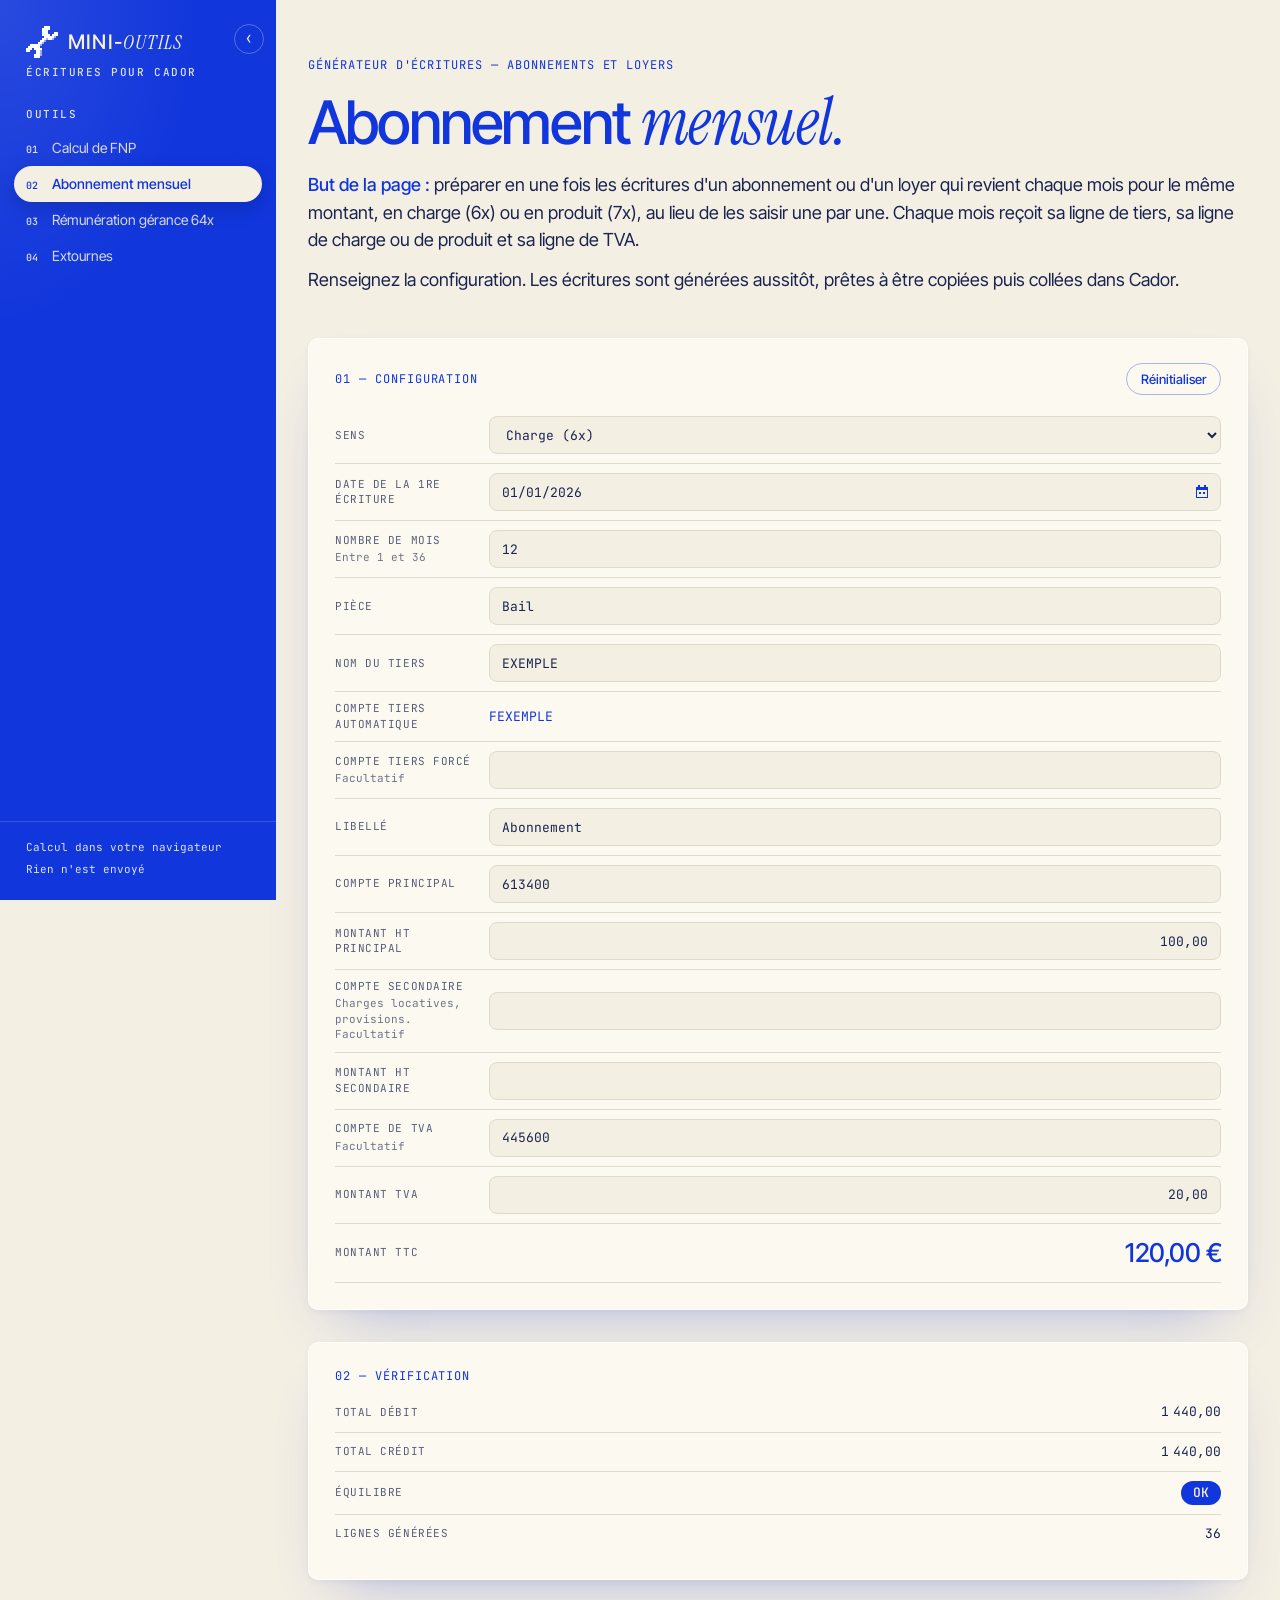
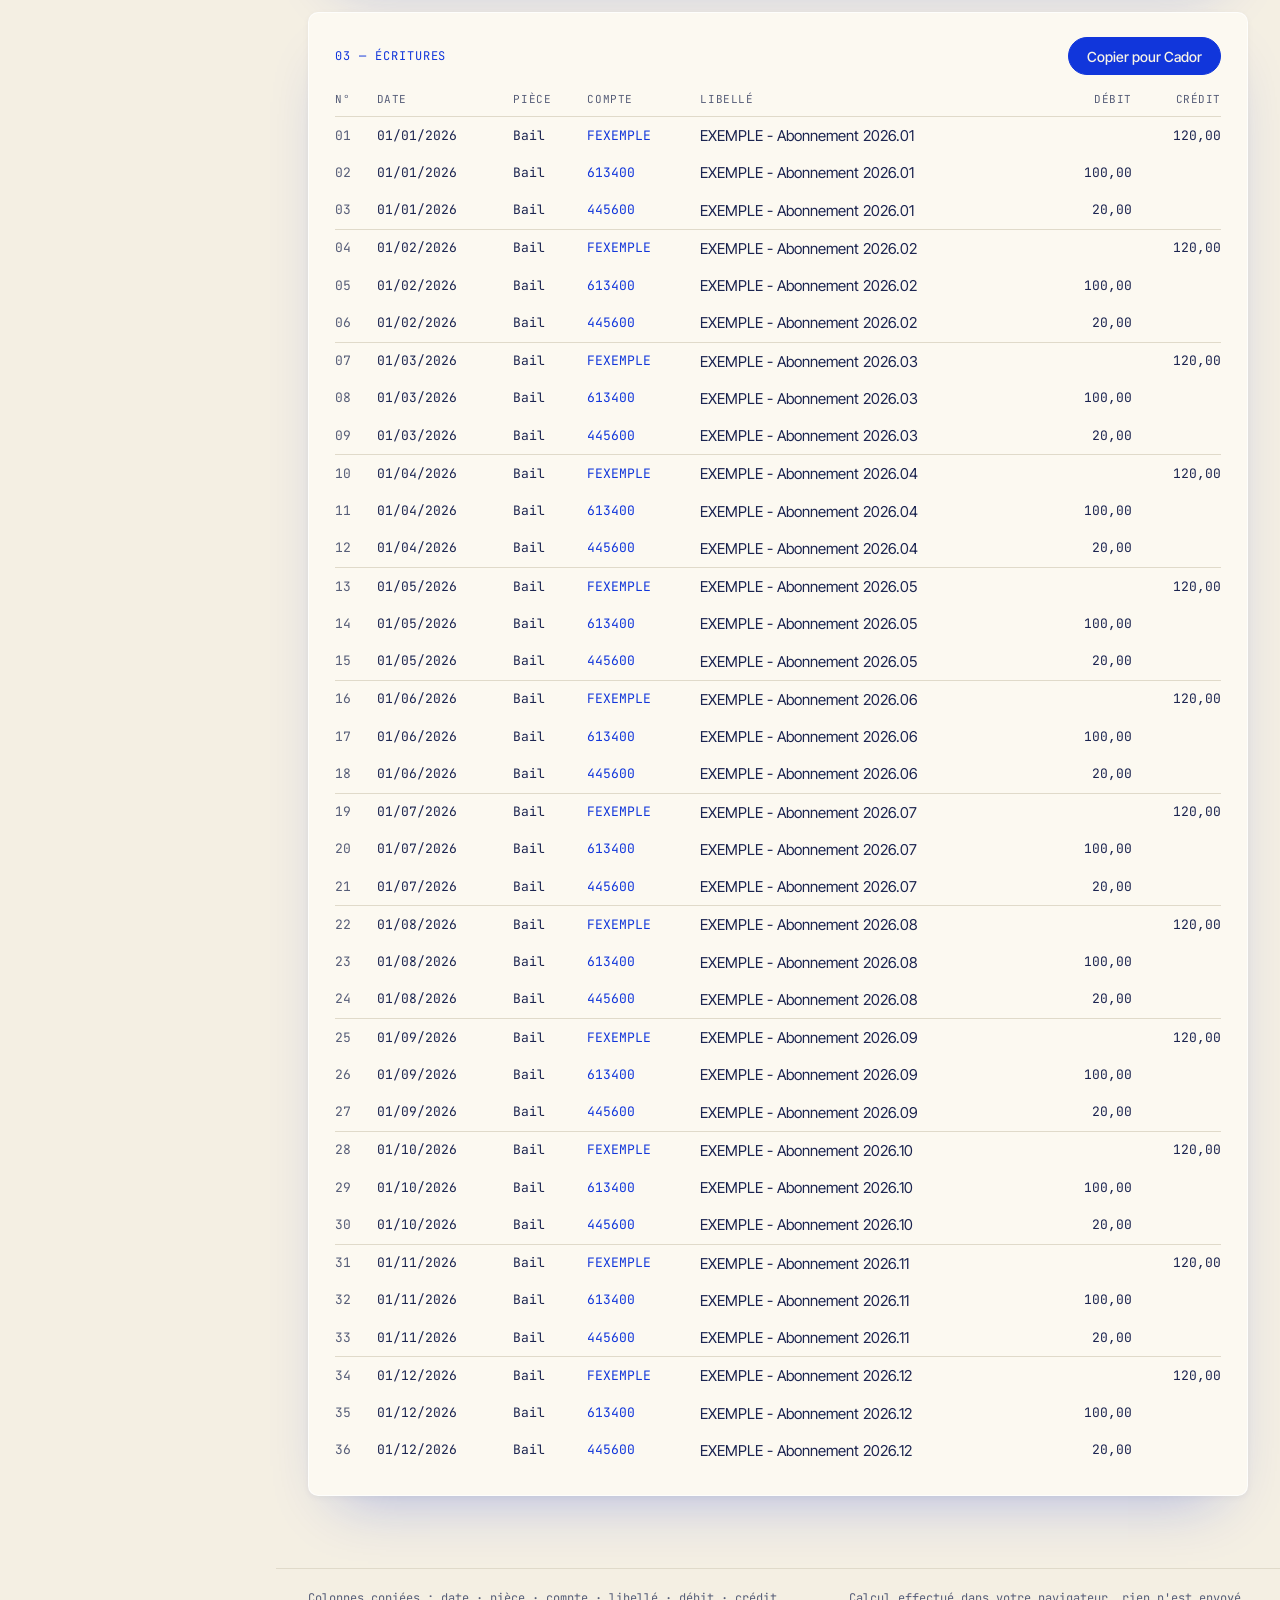
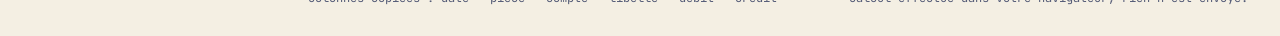
==== abo-mensuel.html @ ea710cd7 "Mini-outils : générateurs d'écritures pour Cador Pages web installables (PWA) : calcul de FNP, abonn" ====
<!DOCTYPE html>
<html lang="fr">
<head>
<meta charset="utf-8">
<meta name="viewport" content="width=device-width, initial-scale=1">
<meta name="theme-color" content="#1136DB">
<link rel="manifest" href="manifest.webmanifest">
<link rel="apple-touch-icon" href="icones/icone-180.png">
<title>Abonnement mensuel — Mini-outils</title>
<link rel="preconnect" href="https://fonts.googleapis.com">
<link rel="preconnect" href="https://fonts.gstatic.com" crossorigin>
<link rel="stylesheet" href="https://fonts.googleapis.com/css2?family=Instrument+Serif:ital@0;1&family=Inter+Tight:wght@400;500;600&family=JetBrains+Mono:wght@400;500&display=swap">
<link rel="stylesheet" href="commun.css">
</head>
<body>

<nav id="menu" aria-label="Outils"></nav>
<div id="fond"></div>
<div id="contenu">
<div id="barre-mobile">
  <button id="ouvrir" type="button" aria-label="Ouvrir le menu" aria-controls="menu" aria-expanded="false">&#9776;</button>
  <span>MINI-OUTILS</span>
</div>

<main>
  <div class="conteneur">
    <p class="eyebrow">Générateur d'écritures — abonnements et loyers</p>
    <h1>Abonnement <em>mensuel.</em></h1>
    <p class="lead"><strong>But de la page :</strong> préparer en une fois les écritures d'un abonnement ou d'un loyer qui revient chaque mois pour le même montant, en charge (6x) ou en produit (7x), au lieu de les saisir une par une. Chaque mois reçoit sa ligne de tiers, sa ligne de charge ou de produit et sa ligne de TVA.</p>
    <p class="lead">Renseignez la configuration. Les écritures sont générées aussitôt, prêtes à être copiées puis collées dans Cador.</p>

    <div class="grille">

      <div class="colonne">
        <section class="panel">
          <p class="eyebrow">01 — Configuration</p>
          <div class="champ">
            <label for="sens">Sens</label>
            <select id="sens">
              <option value="charge">Charge (6x)</option>
              <option value="produit">Produit (7x)</option>
            </select>
          </div>
          <div class="champ">
            <label for="date">Date de la 1re écriture</label>
            <input id="date" type="date" value="2026-01-01">
          </div>
          <div class="champ">
            <label for="mois">Nombre de mois<span class="aide">Entre 1 et 36</span></label>
            <input id="mois" type="number" min="1" max="36" step="1" value="12">
          </div>
          <div class="champ">
            <label for="piece">Pièce</label>
            <input id="piece" type="text" placeholder="Bail" value="Bail">
          </div>
          <div class="champ">
            <label for="tiers">Nom du tiers</label>
            <input id="tiers" type="text" value="EXEMPLE">
          </div>
          <div class="champ">
            <span class="etiquette">Compte tiers automatique</span>
            <span class="valeur code" id="tiersAuto"></span>
          </div>
          <div class="champ">
            <label for="tiersForce">Compte tiers forcé<span class="aide">Facultatif</span></label>
            <input id="tiersForce" type="text">
          </div>
          <div class="champ">
            <label for="libelle">Libellé</label>
            <input id="libelle" type="text" value="Abonnement">
          </div>
          <div class="champ">
            <label for="cptPrincipal">Compte principal</label>
            <input id="cptPrincipal" type="text" inputmode="numeric" value="613400">
          </div>
          <div class="champ">
            <label for="mntPrincipal">Montant HT principal</label>
            <input id="mntPrincipal" class="droite" type="text" inputmode="decimal" value="100,00">
          </div>
          <div class="champ">
            <label for="cptSecondaire">Compte secondaire<span class="aide">Charges locatives, provisions. Facultatif</span></label>
            <input id="cptSecondaire" type="text" inputmode="numeric">
          </div>
          <div class="champ">
            <label for="mntSecondaire">Montant HT secondaire</label>
            <input id="mntSecondaire" class="droite" type="text" inputmode="decimal">
          </div>
          <div class="champ">
            <label for="cptTva">Compte de TVA<span class="aide">Facultatif</span></label>
            <input id="cptTva" type="text" inputmode="numeric" value="445600">
          </div>
          <div class="champ">
            <label for="mntTva">Montant TVA</label>
            <input id="mntTva" class="droite" type="text" inputmode="decimal" value="20,00">
          </div>
          <div class="champ total">
            <span class="etiquette">Montant TTC</span>
            <span class="valeur" id="ttc"></span>
          </div>
          <ul class="alertes" id="alertes"></ul>
        </section>

        <section class="panel">
          <p class="eyebrow">02 — Vérification</p>
          <div class="champ"><span class="etiquette">Total débit</span><span class="valeur droite" id="totDebit"></span></div>
          <div class="champ"><span class="etiquette">Total crédit</span><span class="valeur droite" id="totCredit"></span></div>
          <div class="champ"><span class="etiquette">Équilibre</span><span class="valeur droite"><span id="equilibre"></span></span></div>
          <div class="champ"><span class="etiquette">Lignes générées</span><span class="valeur droite" id="nbLignes"></span></div>
        </section>
      </div>

      <section class="panel">
        <div class="barre">
          <p class="eyebrow">03 — Écritures</p>
          <div class="actions">
            <span class="etat" id="etat" role="status"></span>
            <button class="btn" id="copier" type="button">Copier pour Cador</button>
          </div>
        </div>
        <div class="cadre-table">
          <table>
            <thead>
              <tr>
                <th>N°</th><th>Date</th><th>Pièce</th><th>Compte</th><th>Libellé</th>
                <th class="droite">Débit</th><th class="droite">Crédit</th>
              </tr>
            </thead>
            <tbody id="lignes"></tbody>
          </table>
        </div>
        <div class="vide" id="vide" hidden></div>
      </section>

    </div>
  </div>
</main>

<footer class="site-footer">
  <div class="conteneur">
    <span>Colonnes copiées : date · pièce · compte · libellé · débit · crédit</span>
    <span>Calcul effectué dans votre navigateur, rien n'est envoyé.</span>
  </div>
</footer>
</div>

<script src="commun.js"></script>
<script>
(function () {
  "use strict";
  var M = window.MiniOutils, $ = M.$;
  var ids = ["sens", "date", "mois", "piece", "tiers", "tiersForce", "libelle",
             "cptPrincipal", "mntPrincipal", "cptSecondaire", "mntSecondaire", "cptTva", "mntTva"];

  function compteAuto(sens, nom) {
    var n = nom.toUpperCase().normalize("NFD").replace(/[̀-ͯ]/g, "").replace(/[^A-Z0-9]/g, "");
    return n ? (sens === "produit" ? "C" : "F") + n : "";
  }

  function calcule() {
    var v = {};
    ids.forEach(function (id) { v[id] = $(id).value.trim(); });
    var alertes = [], ecritures = [];
    v.piece = v.piece || "Bail"; // valeur du classeur si la case est laissée vide

    var auto = compteAuto(v.sens, v.tiers);
    $("tiersAuto").textContent = auto || "—";
    var cptTiers = v.tiersForce || auto;

    var mnt = {
      principal: M.centimes(v.mntPrincipal),
      secondaire: M.centimes(v.mntSecondaire),
      tva: M.centimes(v.mntTva)
    };
    [["mntPrincipal", mnt.principal], ["mntSecondaire", mnt.secondaire], ["mntTva", mnt.tva]].forEach(function (p) {
      $(p[0]).classList.toggle("erreur", isNaN(p[1]));
    });
    var montantsValides = !isNaN(mnt.principal) && !isNaN(mnt.secondaire) && !isNaN(mnt.tva);
    var ttc = montantsValides ? mnt.principal + mnt.secondaire + mnt.tva : NaN;
    $("ttc").textContent = montantsValides ? M.affiche(ttc) + " €" : "—";

    var d = M.lireDate(v.date);
    var nb = parseInt(v.mois, 10);
    var moisValide = /^\d+$/.test(v.mois) && nb >= 1 && nb <= 36;
    $("date").classList.toggle("erreur", !d);
    $("mois").classList.toggle("erreur", !moisValide);

    var blocage = "";
    if (!d || !moisValide) blocage = "Renseignez la date et le nombre de mois (entre 1 et 36).";
    else if (!montantsValides) blocage = "Un montant n'est pas un nombre valide.";

    if (!blocage) {
      // Ordre des lignes identique au classeur : tiers, principal, secondaire, TVA.
      var lignes = [
        { cpt: cptTiers, mnt: ttc, nom: "le compte tiers", tiers: true },
        { cpt: v.cptPrincipal, mnt: mnt.principal, nom: "le compte principal" },
        { cpt: v.cptSecondaire, mnt: mnt.secondaire, nom: "le compte secondaire", secondaire: true },
        { cpt: v.cptTva, mnt: mnt.tva, nom: "le compte de TVA" }
      ];
      lignes.forEach(function (l) {
        if (l.mnt !== 0 && !l.cpt) alertes.push("Un montant est saisi mais " + l.nom + " est vide : la ligne n'est pas générée.");
      });
      var libSecondaire = v.libelle.replace(/\bloyers?\b/gi, "Charges");
      for (var k = 0; k < nb; k++) {
        var dt = M.decale(d, k), premier = true;
        lignes.forEach(function (l) {
          if (l.mnt === 0 || !l.cpt) return;
          // Charge : tiers au crédit, autres au débit. Produit : l'inverse.
          var auDebit = (v.sens === "produit") ? !!l.tiers : !l.tiers;
          ecritures.push({
            date: M.dateFr(dt),
            piece: v.piece,
            compte: l.cpt,
            libelle: v.tiers + " - " + (l.secondaire ? libSecondaire : v.libelle) + " " + dt.a + "." + M.deux(dt.m),
            debit: auDebit ? l.mnt : null,
            credit: auDebit ? null : l.mnt,
            debut: premier
          });
          premier = false;
        });
      }
      if (!ecritures.length) blocage = "Aucune ligne à générer : renseignez au moins un compte et un montant.";
    }

    M.rendre(ecritures, blocage, alertes);
  }

  M.brancher(ids, calcule);
})();
</script>
</body>
</html>
---- commun.css ----
/* Mini-outils — styles communs. Thème repris de capedinvisibilite.fr */
:root {
  --blue: #1136DB;
  --ink: #1B2450;
  --muted: #565D78;
  --cream: #F4EFE3;
  --paper: #FCF9F1;
  --chip: #EBE6D9;
  --line: #E0DACA;
  --on-blue: #F8F3E6;
  --on-blue-muted: #DCE1FA;
  --sans: 'Inter Tight', system-ui, sans-serif;
  --serif: 'Instrument Serif', Georgia, serif;
  --mono: 'JetBrains Mono', ui-monospace, Menlo, Consolas, monospace;
}
* { box-sizing: border-box; }
[hidden] { display: none !important; }
body {
  margin: 0;
  background: var(--cream);
  color: var(--ink);
  font-family: var(--sans);
  font-size: 16px;
  line-height: 1.55;
  -webkit-font-smoothing: antialiased;
}
.conteneur { max-width: 1560px; margin: 0 auto; padding: 0 32px; }

/* ---------- Menu de gauche (rempli par commun.js) ---------- */
body { display: grid; grid-template-columns: 276px minmax(0, 1fr); min-height: 100vh; }
#menu {
  position: sticky; top: 0; height: 100vh; display: flex; flex-direction: column; min-height: 0;
  background: var(--blue); color: var(--on-blue);
  background-image: radial-gradient(120% 60% at 0% 0%, rgba(255, 255, 255, .10), transparent 60%);
}
#menu :focus-visible { outline: 2px solid var(--on-blue); outline-offset: 2px; }
.logo {
  display: flex; align-items: center; gap: 10px; padding: 26px 26px 6px;
  color: var(--on-blue); font-size: 20px; font-weight: 500; letter-spacing: 0.06em; text-decoration: none;
}
.logo svg { width: 32px; height: 32px; flex: none; }
.logo b { font-weight: inherit; }
.logo span { font-family: var(--serif); font-style: italic; font-weight: 400; }
.marque-sous {
  display: block; padding: 0 26px 20px; color: var(--on-blue-muted);
  font-family: var(--mono); font-size: 11px; font-weight: 500; letter-spacing: .14em; text-transform: uppercase;
}
#menu .defile { flex: 1; overflow-y: auto; padding: 0 14px 12px; scrollbar-width: thin; scrollbar-color: rgba(248, 243, 230, .25) transparent; }
#menu h2 {
  margin: 6px 12px 8px; color: var(--on-blue-muted);
  font-family: var(--mono); font-size: 11px; font-weight: 500; line-height: 1.4; letter-spacing: .14em; text-transform: uppercase;
}
.entree {
  display: flex; align-items: baseline; gap: 10px; width: 100%; padding: 7px 12px; border-radius: 999px;
  color: rgba(248, 243, 230, .86); font-size: 14px; text-decoration: none; transition: background .15s, color .15s;
}
.entree .num { font-family: var(--mono); font-size: 10px; font-weight: 500; color: var(--on-blue-muted); width: 16px; flex: none; }
.entree .lib { flex: 1; min-width: 0; overflow: hidden; text-overflow: ellipsis; white-space: nowrap; }
.entree:hover { background: rgba(248, 243, 230, .10); color: var(--on-blue); }
.entree[aria-current="page"] { background: var(--cream); color: var(--blue); font-weight: 500; box-shadow: 0 6px 18px rgba(8, 20, 90, .25); }
.entree[aria-current="page"] .num { color: var(--blue); }
#menu .pied {
  padding: 14px 26px 20px; border-top: 1px solid rgba(248, 243, 230, .16); color: var(--on-blue-muted);
  font-family: var(--mono); font-size: 11px; line-height: 2;
}
#menu .pied span { display: block; white-space: nowrap; }
#replier {
  position: absolute; top: 24px; right: 12px; width: 30px; height: 30px; padding: 0 0 2px;
  border-radius: 50%; border: 1px solid rgba(248, 243, 230, .3); background: transparent; color: var(--on-blue);
  font-family: var(--sans); font-size: 18px; line-height: 1; cursor: pointer; transition: background .15s;
}
#replier:hover { background: rgba(248, 243, 230, .14); }
.logo { padding-right: 50px; }

/* Menu replié : bande étroite avec le logo et les numéros (grand écran seulement) */
@media (min-width: 821px) {
  body { transition: grid-template-columns .2s ease; }
  body.menu-replie { grid-template-columns: 64px minmax(0, 1fr); }
  body.menu-replie .logo { padding: 24px 0 14px; justify-content: center; }
  body.menu-replie .logo b, body.menu-replie .marque-sous, body.menu-replie #menu h2,
  body.menu-replie .entree .lib, body.menu-replie #menu .pied { display: none; }
  body.menu-replie #replier { position: static; margin: 0 auto 18px; flex: none; }
  body.menu-replie #menu .defile { padding: 0 9px 12px; }
  body.menu-replie .entree { justify-content: center; padding: 9px 0; }
  body.menu-replie .entree .num { width: auto; font-size: 12px; }
}
#contenu { min-width: 0; }
#barre-mobile { display: none; }
#fond { display: none; }

main { padding: 56px 0 72px; }
.eyebrow {
  font-family: var(--mono); font-size: 12px; text-transform: uppercase;
  letter-spacing: 0.08em; color: var(--blue); margin: 0 0 14px;
}
h1 {
  font-size: clamp(38px, 5.2vw, 60px); line-height: 1.02; font-weight: 500;
  letter-spacing: -0.035em; color: var(--blue); margin: 0 0 16px;
}
h1 em { font-family: var(--serif); font-style: italic; font-weight: 400; letter-spacing: -0.01em; font-size: 1.08em; }
.lead { font-size: 18px; margin: 0 0 12px; }
.lead strong { font-weight: 500; color: var(--blue); }
.lead + .grille { margin-top: 44px; }

.grille { display: grid; grid-template-columns: 380px minmax(0, 1fr); gap: 32px; align-items: start; }
.colonne { display: grid; gap: 32px; }

.panel {
  background: var(--paper);
  border: 1px solid rgba(255, 255, 255, .8);
  border-radius: 10px;
  box-shadow: 0 30px 60px -30px rgba(17, 54, 219, .32), 0 2px 6px rgba(27, 36, 80, .05);
  padding: 24px 26px 26px;
}
.panel .eyebrow { margin-bottom: 8px; }

.champ {
  display: grid; grid-template-columns: 140px minmax(0, 1fr); gap: 14px; align-items: center;
  padding: 9px 0; border-bottom: 1px solid var(--line);
}
.champ:last-child { border-bottom: 0; }
.champ label, .champ .etiquette {
  font-family: var(--mono); font-size: 11px; text-transform: uppercase;
  letter-spacing: 0.05em; color: var(--muted); line-height: 1.4;
}
.champ .aide { display: block; text-transform: none; letter-spacing: 0; font-size: 11px; margin-top: 2px; opacity: .85; }
.champ input[type="text"], .champ input[type="number"], .champ input[type="date"], .champ select {
  width: 100%; height: 38px; padding: 0 12px;
  font-family: var(--mono); font-size: 13px; color: var(--ink);
  background: var(--cream); border: 1px solid var(--line); border-radius: 8px;
}
.saisie {
  display: block; width: 100%; min-height: 240px; padding: 12px; resize: vertical;
  font-family: var(--mono); font-size: 12px; line-height: 1.6; color: var(--ink); white-space: pre; overflow: auto; tab-size: 12;
  background: var(--cream); border: 1px solid var(--line); border-radius: 8px;
}
.saisie:focus { outline: 2px solid var(--blue); outline-offset: 1px; border-color: var(--blue); }
.aide-bloc { font-size: 14px; color: var(--muted); margin: 0 0 12px; }
.champ input:focus, .champ select:focus { outline: 2px solid var(--blue); outline-offset: 1px; border-color: var(--blue); }
/* ---------- Copie réussie : confettis et message ---------- */
.confetti { position: fixed; z-index: 60; pointer-events: none; }
.bravo {
  position: fixed; z-index: 55; left: 50%; bottom: 32px; max-width: calc(100vw - 32px);
  padding: 12px 22px; border-radius: 9999px; background: var(--blue); color: var(--on-blue);
  font-size: 16px; font-weight: 500; text-align: center;
  box-shadow: 0 18px 40px -12px rgba(17, 54, 219, .55);
  opacity: 0; transform: translate(-50%, 16px); pointer-events: none;
  transition: opacity .25s ease, transform .25s ease;
}
.bravo.visible { opacity: 1; transform: translate(-50%, 0); }

/* ---------- Calendrier maison (construit par commun.js) ---------- */
.date-champ { position: relative; display: block; }
.champ .date-champ input { padding-right: 42px; }
.cal-bouton {
  position: absolute; top: 4px; right: 4px; width: 30px; height: 30px; padding: 7px;
  border: 0; border-radius: 50%; background: transparent; color: var(--blue); cursor: pointer;
}
.cal-bouton:hover, .cal-bouton[aria-expanded="true"] { background: var(--blue); color: var(--on-blue); }
.cal-bouton svg { display: block; width: 16px; height: 16px; }
.cal {
  position: absolute; z-index: 30; top: calc(100% + 8px); right: 0; width: 292px; padding: 16px 16px 12px;
  background: var(--paper); border: 1px solid var(--line); border-radius: 10px;
  box-shadow: 0 30px 60px -20px rgba(17, 54, 219, .38), 0 4px 14px rgba(27, 36, 80, .10);
}
.cal button { font: inherit; border: 0; background: transparent; cursor: pointer; padding: 0; color: inherit; }
.cal button:focus-visible { outline: 2px solid var(--blue); outline-offset: 1px; }
.cal-tete { display: flex; align-items: center; justify-content: space-between; gap: 8px; margin-bottom: 10px; }
.cal-titre { font-family: var(--sans); font-size: 18px; font-weight: 500; letter-spacing: -0.02em; color: var(--blue); text-transform: capitalize; white-space: nowrap; }
.cal-titre em { font-family: var(--serif); font-style: italic; font-weight: 400; font-size: 1.12em; letter-spacing: 0; }
.cal-nav { display: flex; gap: 2px; }
.cal-nav button { width: 26px; height: 26px; border-radius: 50%; color: var(--blue); font-size: 16px; line-height: 1; padding-bottom: 2px; }
.cal-nav button:hover { background: var(--chip); }
.cal-grille { display: grid; grid-template-columns: repeat(7, 1fr); gap: 2px; }
.cal-jour-nom {
  font-family: var(--mono); font-size: 10px; text-transform: uppercase; letter-spacing: .08em;
  color: var(--muted); text-align: center; padding: 6px 0;
}
.cal .cal-jour {
  height: 34px; border-radius: 9999px; font-family: var(--mono); font-size: 13px; color: var(--ink);
  border: 1px solid transparent; transition: background .12s;
}
.cal .cal-jour:hover { background: var(--chip); }
.cal .cal-jour.hors { color: var(--muted); opacity: .5; }
.cal .cal-jour.auj { border-color: rgba(17, 54, 219, .45); color: var(--blue); }
.cal .cal-jour.choisi { background: var(--blue); color: var(--on-blue); font-weight: 500; opacity: 1; border-color: var(--blue); }
.cal-pied { display: flex; justify-content: space-between; margin-top: 10px; padding-top: 10px; border-top: 1px solid var(--line); }
.cal-pied button { font-family: var(--sans); font-size: 13px; font-weight: 500; color: var(--blue); padding: 4px 2px; }
.cal-pied button:hover { text-decoration: underline; text-underline-offset: 3px; }

.champ input::placeholder { color: var(--muted); opacity: .6; }
.champ input.erreur { border-color: var(--blue); background: var(--chip); }
.champ input[type="checkbox"] { width: 20px; height: 20px; margin: 9px 0; accent-color: var(--blue); justify-self: start; }
.champ .valeur { font-family: var(--mono); font-size: 13px; color: var(--ink); }
.champ .valeur.code { color: var(--blue); }
.champ.total .valeur { font-family: var(--sans); font-size: 26px; font-weight: 500; letter-spacing: -0.02em; color: var(--blue); text-align: right; }
.droite { text-align: right; }
.ok { display: inline-block; background: var(--blue); color: var(--on-blue); padding: 2px 12px; border-radius: 9999px; font-weight: 500; }
.ecart { display: inline-block; background: var(--chip); color: var(--ink); padding: 2px 12px; border-radius: 9999px; }

.alertes { margin: 16px 0 0; padding: 0; list-style: none; }
.alertes:empty { display: none; }
.alertes li { background: var(--chip); border-radius: 8px; padding: 10px 14px; font-size: 14px; }
.alertes li + li { margin-top: 6px; }

.barre { display: flex; justify-content: space-between; align-items: center; gap: 16px; flex-wrap: wrap; margin-bottom: 12px; }
.barre .eyebrow { margin: 0; }
.barre .actions { display: flex; align-items: center; gap: 14px; flex-wrap: wrap; }
.btn {
  font-family: var(--sans); font-size: 14px; font-weight: 500;
  height: 38px; padding: 0 18px; border-radius: 9999px; cursor: pointer;
  background: var(--blue); color: var(--on-blue); border: 1px solid var(--blue);
  transition: background .15s, color .15s;
}
.btn:hover:not(:disabled) { background: var(--ink); border-color: var(--ink); }
.btn.ghost { height: 32px; padding: 0 14px; font-size: 13px; background: transparent; color: var(--blue); border-color: rgba(17, 54, 219, .35); }
.btn.ghost:hover:not(:disabled) { background: var(--blue); border-color: var(--blue); color: var(--on-blue); }
.btn:focus-visible { outline: 2px solid var(--blue); outline-offset: 2px; }
.btn:disabled { background: transparent; color: var(--muted); border-color: var(--line); cursor: not-allowed; }
.etat { font-family: var(--mono); font-size: 12px; color: var(--muted); }

.cadre-table { overflow-x: auto; }
table { width: 100%; border-collapse: collapse; }
thead th {
  font-family: var(--mono); font-size: 11px; font-weight: 400; text-transform: uppercase;
  letter-spacing: 0.05em; color: var(--muted); text-align: left;
  padding: 4px 12px 8px 0; border-bottom: 1px solid var(--line);
}
tbody td {
  padding: 7px 12px 7px 0; font-family: var(--mono); font-size: 13px; color: var(--ink); white-space: nowrap;
}
tbody td.num { color: var(--muted); }
tbody td.compte { color: var(--blue); }
tbody td.lib { font-family: var(--sans); font-size: 15px; }
tbody tr.debut td { border-top: 1px solid var(--line); }
tbody tr:first-child.debut td { border-top: 0; }
th.droite, td.droite { text-align: right; padding-right: 0; padding-left: 12px; }
.vide { background: var(--cream); border-radius: 8px; padding: 18px 20px; margin-top: 12px; }

.resultat { font-size: clamp(44px, 6vw, 68px); line-height: 1; font-weight: 500; letter-spacing: -0.035em; color: var(--blue); margin: 6px 0 22px; }
.note { background: var(--cream); border-radius: 8px; padding: 18px 20px; margin: 0; font-size: 16px; }

.site-footer { border-top: 1px solid var(--line); }
.site-footer .conteneur {
  display: flex; justify-content: space-between; gap: 16px; flex-wrap: wrap;
  padding-top: 20px; padding-bottom: 28px;
  font-family: var(--mono); font-size: 12px; color: var(--muted);
}

@media (max-width: 1500px) {
  .grille { grid-template-columns: minmax(0, 1fr); }
}
@media (max-width: 820px) {
  body { grid-template-columns: minmax(0, 1fr); }
  #menu { position: fixed; z-index: 40; inset: 0 auto 0 0; width: min(300px, 86vw); transform: translateX(-102%); transition: transform .25s ease; }
  #replier { display: none; }
  body.menu-ouvert #menu { transform: none; box-shadow: 0 0 60px rgba(8, 20, 90, .5); }
  body.menu-ouvert #fond { display: block; position: fixed; z-index: 35; inset: 0; background: rgba(27, 36, 80, .35); }
  #barre-mobile {
    display: flex; align-items: center; gap: 12px; padding: 12px 16px; border-bottom: 1px solid var(--line);
    position: sticky; top: 0; z-index: 5; background: var(--cream);
    color: var(--blue); font-weight: 500; letter-spacing: 0.06em;
  }
  #ouvrir {
    width: 42px; height: 42px; flex: none; border-radius: 50%; border: 0; cursor: pointer;
    background: var(--blue); color: var(--on-blue); font-size: 18px; line-height: 1;
  }
  .conteneur { padding: 0 16px; }
  main { padding: 36px 0 48px; }
  .panel { padding: 20px 18px; }
}
@media (prefers-reduced-motion: reduce) { * { transition: none !important; } }
@media print {
  body { display: block; }
  #menu, #barre-mobile, .btn { display: none !important; }
}
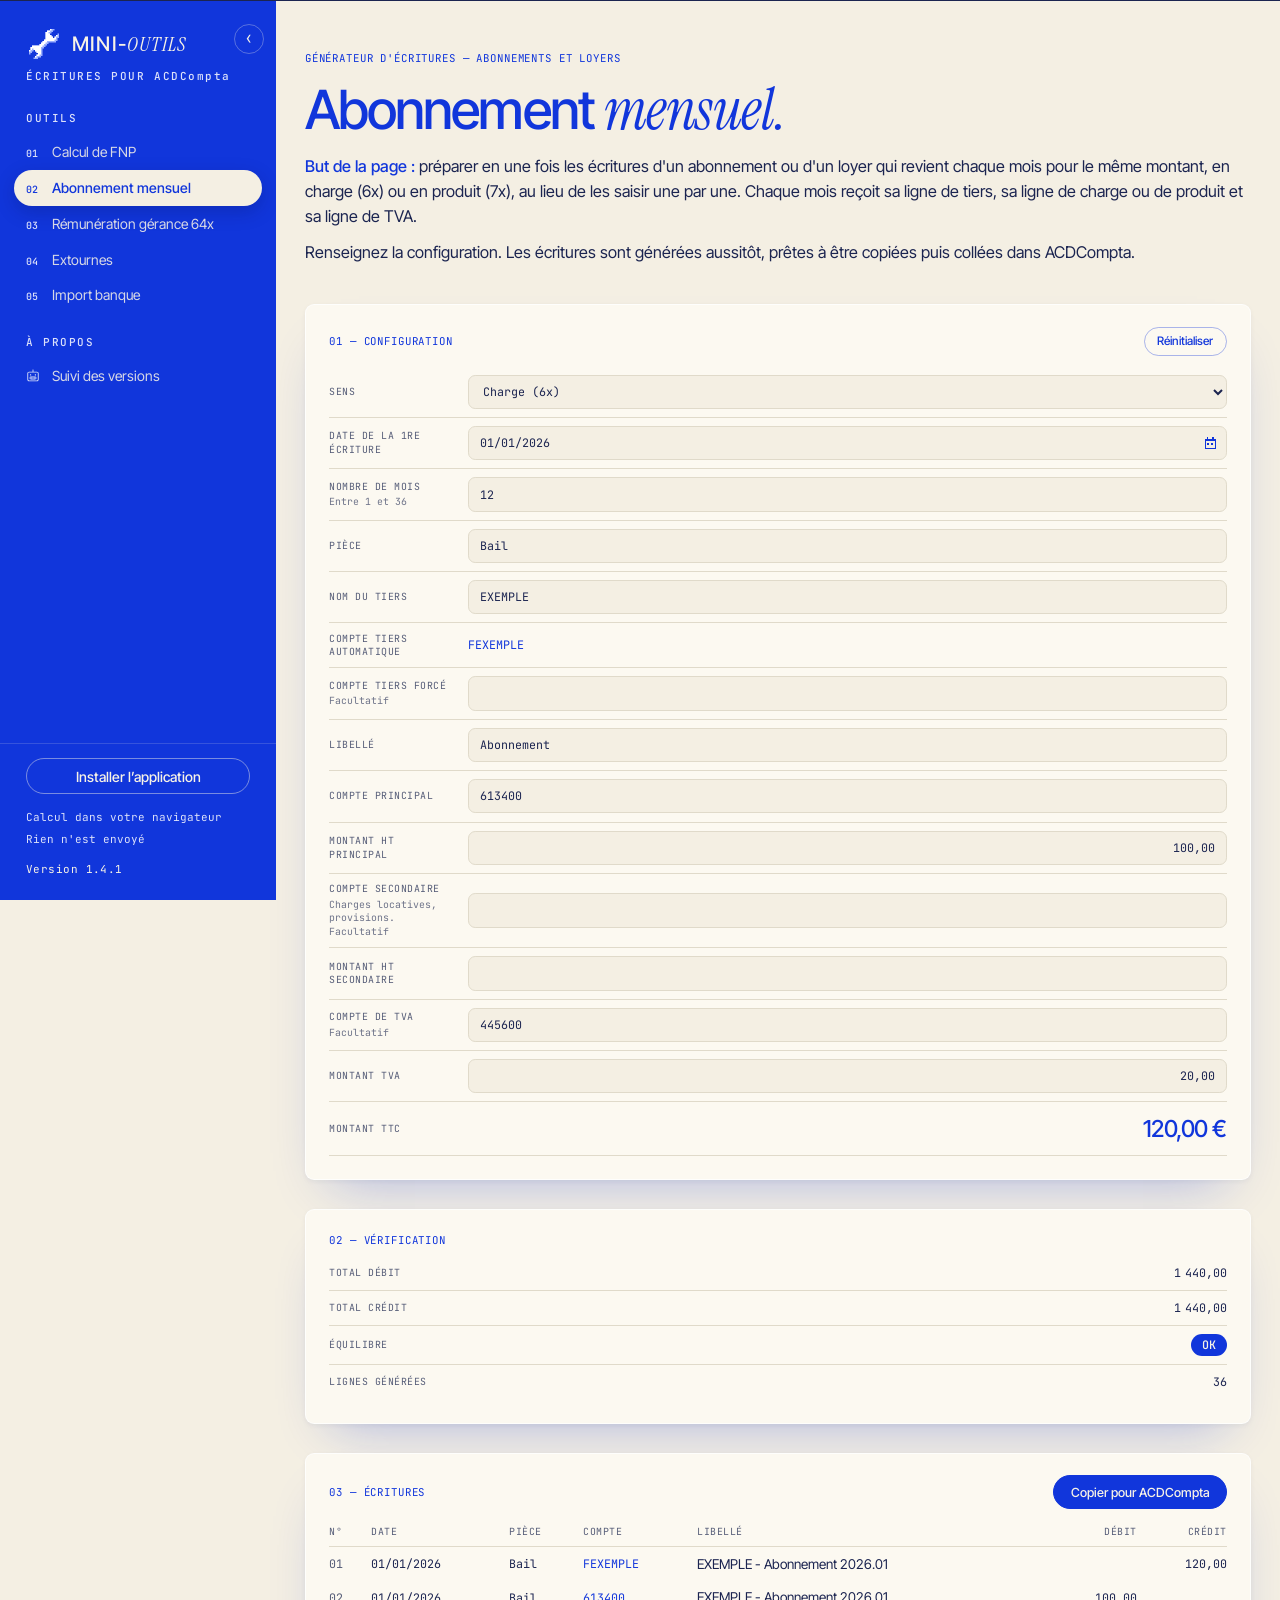
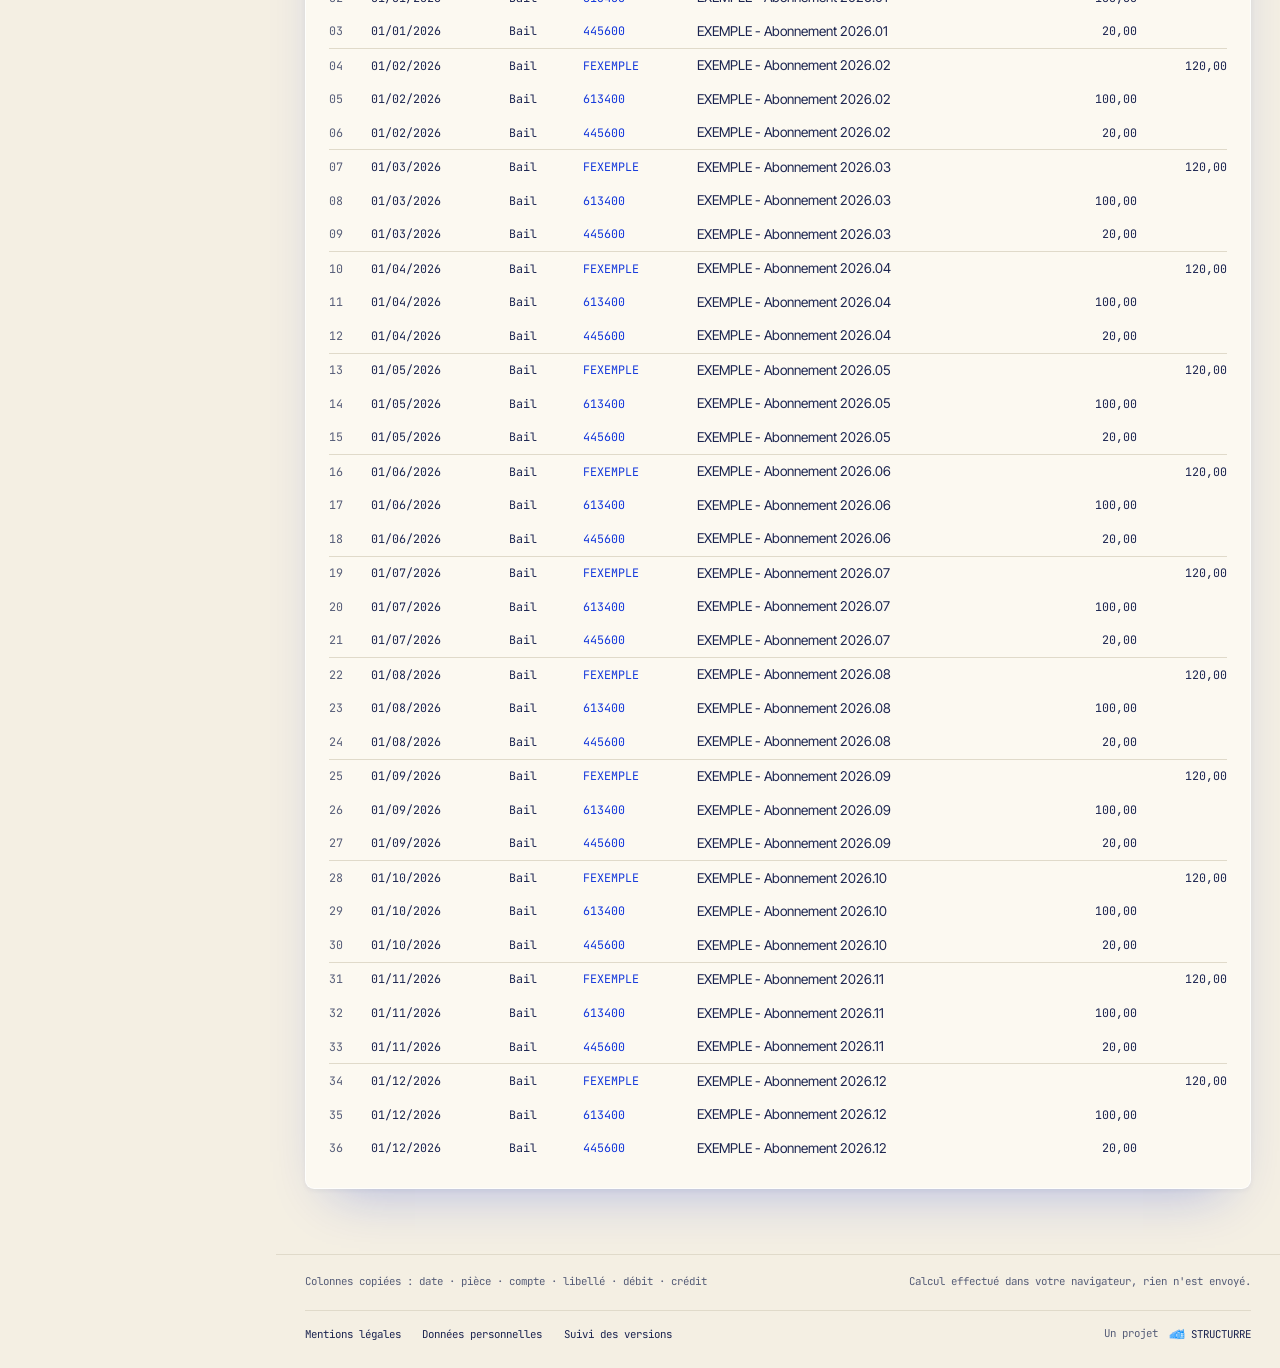
==== commit 1658eff1: "Version 1.4.1 : ACDCompta, sens du relevé, suivi des versions au menu Co-Authored-By: Claude Fable 5" ====
--- a/abo-mensuel.html
+++ b/abo-mensuel.html
@@ -27,7 +27,7 @@
     <p class="eyebrow">Générateur d'écritures — abonnements et loyers</p>
     <h1>Abonnement <em>mensuel.</em></h1>
     <p class="lead"><strong>But de la page :</strong> préparer en une fois les écritures d'un abonnement ou d'un loyer qui revient chaque mois pour le même montant, en charge (6x) ou en produit (7x), au lieu de les saisir une par une. Chaque mois reçoit sa ligne de tiers, sa ligne de charge ou de produit et sa ligne de TVA.</p>
-    <p class="lead">Renseignez la configuration. Les écritures sont générées aussitôt, prêtes à être copiées puis collées dans Cador.</p>
+    <p class="lead">Renseignez la configuration. Les écritures sont générées aussitôt, prêtes à être copiées puis collées dans ACDCompta.</p>
 
     <div class="grille">
 
@@ -114,7 +114,7 @@
           <p class="eyebrow">03 — Écritures</p>
           <div class="actions">
             <span class="etat" id="etat" role="status"></span>
-            <button class="btn" id="copier" type="button">Copier pour Cador</button>
+            <button class="btn" id="copier" type="button">Copier pour ACDCompta</button>
           </div>
         </div>
         <div class="cadre-table">
--- a/commun.css
+++ b/commun.css
@@ -31,16 +31,19 @@
 #menu {
   position: sticky; top: 0; height: 100vh; display: flex; flex-direction: column; min-height: 0;
   background: var(--blue); color: var(--on-blue);
-  background-image: radial-gradient(120% 60% at 0% 0%, rgba(255, 255, 255, .10), transparent 60%);
 }
 #menu :focus-visible { outline: 2px solid var(--on-blue); outline-offset: 2px; }
 .logo {
   display: flex; align-items: center; gap: 10px; padding: 26px 26px 6px;
   color: var(--on-blue); font-size: 20px; font-weight: 500; letter-spacing: 0.06em; text-decoration: none;
 }
-.logo svg { width: 32px; height: 32px; flex: none; }
+.logo svg { width: 36px; height: 36px; flex: none; }
 .logo b { font-weight: inherit; }
 .logo span { font-family: var(--serif); font-style: italic; font-weight: 400; }
+#menu h2:not(:first-child) { margin-top: 22px; }
+.entree .num svg { display: block; width: 14px; height: 14px; position: relative; top: 2px; }
+/* Un nom de logiciel garde sa casse, même dans un libellé en majuscules. */
+.nom-propre { text-transform: none; }
 .marque-sous {
   display: block; padding: 0 26px 20px; color: var(--on-blue-muted);
   font-family: var(--mono); font-size: 11px; font-weight: 500; letter-spacing: .14em; text-transform: uppercase;
@@ -64,6 +67,15 @@
   font-family: var(--mono); font-size: 11px; line-height: 2;
 }
 #menu .pied span { display: block; white-space: nowrap; }
+#installer {
+  display: block; width: 100%; height: 36px; margin: 0 0 12px; padding: 0 14px; cursor: pointer;
+  border-radius: 9999px; border: 1px solid rgba(248, 243, 230, .45); background: transparent; color: var(--on-blue);
+  font-family: var(--sans); font-size: 14px; font-weight: 500; transition: background .15s, color .15s;
+}
+#menu .pied #installer-info { white-space: normal; line-height: 1.5; margin: -4px 0 12px; color: var(--on-blue); }
+#installer:hover { background: var(--cream); color: var(--blue); border-color: var(--cream); }
+#menu .pied .version { display: block; margin-top: 8px; color: var(--on-blue); letter-spacing: .04em; text-decoration: none; }
+#menu .pied .version:hover { text-decoration: underline; text-underline-offset: 3px; }
 #replier {
   position: absolute; top: 24px; right: 12px; width: 30px; height: 30px; padding: 0 0 2px;
   border-radius: 50%; border: 1px solid rgba(248, 243, 230, .3); background: transparent; color: var(--on-blue);
@@ -84,7 +96,15 @@
   body.menu-replie .entree { justify-content: center; padding: 9px 0; }
   body.menu-replie .entree .num { width: auto; font-size: 12px; }
 }
-#contenu { min-width: 0; }
+/* Tout le contenu (hors menu) est affiché à 90 % de sa taille. */
+#contenu { min-width: 0; zoom: 0.9; }
+
+/* Ligne en haut de la page, sur toute la largeur, pour la détacher de la barre de titre
+   de la fenêtre (application installée) ou du navigateur. Elle reste visible au défilement. */
+body::before {
+  content: ""; position: fixed; z-index: 50; top: 0; left: 0; right: 0; height: 1px;
+  background: var(--ink); pointer-events: none;
+}
 #barre-mobile { display: none; }
 #fond { display: none; }
 
@@ -149,6 +169,18 @@
 }
 .bravo.visible { opacity: 1; transform: translate(-50%, 0); }
 
+/* ---------- Bandeau « nouvelle version disponible » ---------- */
+.maj {
+  position: fixed; z-index: 58; left: 50%; top: 20px; transform: translateX(-50%); max-width: calc(100vw - 32px);
+  display: flex; align-items: center; gap: 14px; padding: 8px 8px 8px 20px; border-radius: 9999px;
+  background: var(--ink); color: var(--on-blue); font-size: 14px; font-weight: 500;
+  box-shadow: 0 18px 40px -12px rgba(27, 36, 80, .55);
+}
+.maj button {
+  font: inherit; height: 32px; padding: 0 14px; border-radius: 9999px; border: 0; cursor: pointer;
+  background: var(--on-blue); color: var(--blue);
+}
+
 /* ---------- Calendrier maison (construit par commun.js) ---------- */
 .date-champ { position: relative; display: block; }
 .champ .date-champ input { padding-right: 42px; }
@@ -247,7 +279,29 @@
   font-family: var(--mono); font-size: 12px; color: var(--muted);
 }
 
-@media (max-width: 1500px) {
+.pied-commun {
+  flex-basis: 100%; display: flex; justify-content: space-between; align-items: center; gap: 12px 24px; flex-wrap: wrap;
+  margin-top: 6px; padding-top: 16px; border-top: 1px solid var(--line);
+}
+.legal { display: flex; gap: 8px 24px; flex-wrap: wrap; }
+.legal a, .projet a { color: var(--ink); text-decoration: none; }
+.legal a:hover, .projet a:hover { color: var(--blue); text-decoration: underline; text-underline-offset: 3px; }
+.projet a { display: inline-flex; align-items: center; gap: 6px; vertical-align: middle; margin-left: 4px; }
+.projet img { display: block; }
+
+/* ---------- Pages de texte (mentions légales) ---------- */
+.conteneur.prose { max-width: 844px; margin: 0; }
+.prose h2 { font-size: 24px; font-weight: 500; letter-spacing: -0.03em; line-height: 1.15; color: var(--blue); margin: 40px 0 10px; scroll-margin-top: 24px; }
+.prose p { margin: 0 0 10px; }
+.prose a { color: var(--blue); text-underline-offset: 3px; }
+.version-bloc { padding: 4px 0 14px; border-bottom: 1px solid var(--line); }
+.version-bloc h2 { display: flex; align-items: center; gap: 12px; margin: 22px 0 8px; font-family: var(--mono); font-size: 12px; font-weight: 400; letter-spacing: .05em; text-transform: uppercase; color: var(--muted); }
+.version-bloc .numero { background: var(--blue); color: var(--on-blue); padding: 2px 12px; border-radius: 9999px; font-size: 13px; font-weight: 500; letter-spacing: 0; }
+.version-bloc ul { margin: 0; padding-left: 20px; }
+.version-bloc li { margin: 0 0 4px; }
+.prose .donnee { font-family: var(--mono); font-size: 14px; }
+
+@media (max-width: 1400px) {
   .grille { grid-template-columns: minmax(0, 1fr); }
 }
 @media (max-width: 820px) {
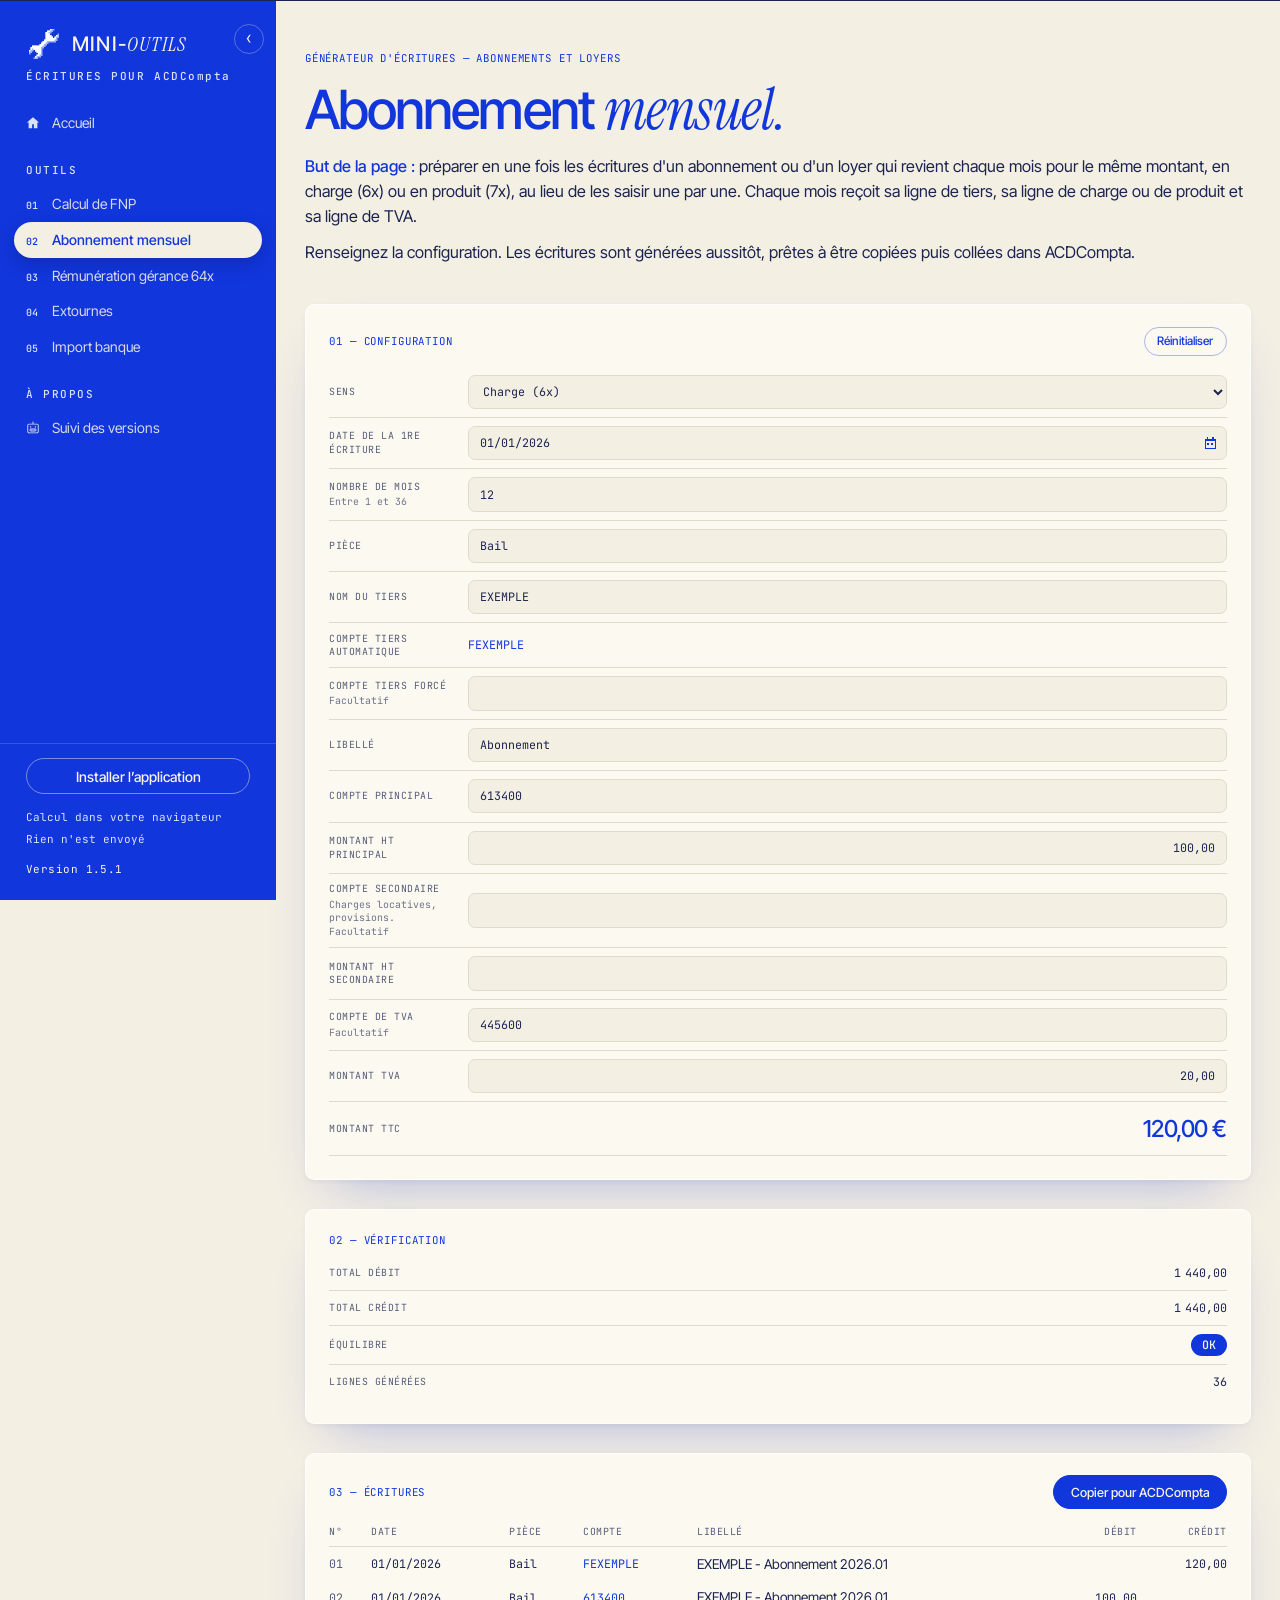
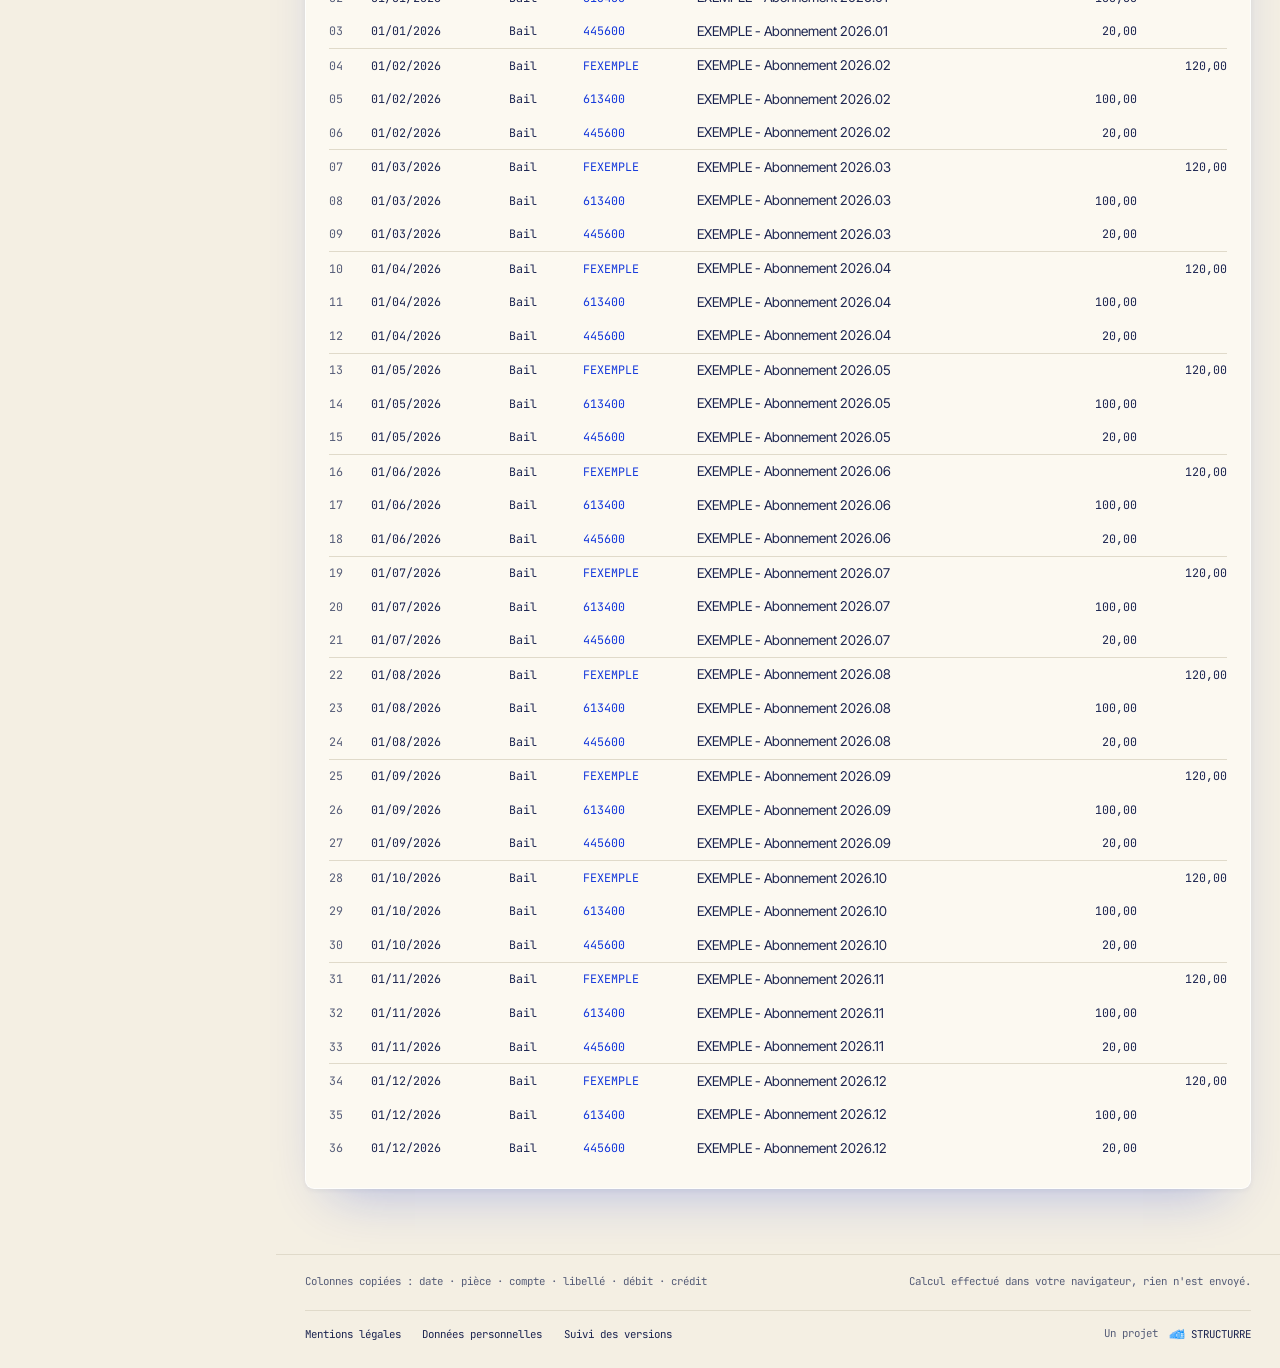
==== commit b615ad30: "Version 1.5.1 : polices hébergées dans le site Co-Authored-By: Claude Fable 5.2 <noreply@anthropic.c" ====
--- a/abo-mensuel.html
+++ b/abo-mensuel.html
@@ -7,9 +7,6 @@
 <link rel="manifest" href="manifest.webmanifest">
 <link rel="apple-touch-icon" href="icones/icone-180.png">
 <title>Abonnement mensuel — Mini-outils</title>
-<link rel="preconnect" href="https://fonts.googleapis.com">
-<link rel="preconnect" href="https://fonts.gstatic.com" crossorigin>
-<link rel="stylesheet" href="https://fonts.googleapis.com/css2?family=Instrument+Serif:ital@0;1&family=Inter+Tight:wght@400;500;600&family=JetBrains+Mono:wght@400;500&display=swap">
 <link rel="stylesheet" href="commun.css">
 </head>
 <body>
--- a/commun.css
+++ b/commun.css
@@ -1,4 +1,23 @@
 /* Mini-outils — styles communs. Thème repris de capedinvisibilite.fr */
+
+/* Polices hébergées dans le site (dossier polices/, licences SIL OFL jointes) : aucune
+   requête vers un service tiers. Fichiers récupérés depuis Google Fonts, sous-ensembles
+   latin et latin étendu ; Inter Tight et JetBrains Mono sont des polices variables,
+   un même fichier sert plusieurs graisses. */
+@font-face { font-family: 'Instrument Serif'; font-style: italic; font-weight: 400; font-display: swap; src: url(polices/instrument-serif-italique-latin-ext.woff2) format('woff2'); unicode-range: U+0100-02BA, U+02BD-02C5, U+02C7-02CC, U+02CE-02D7, U+02DD-02FF, U+0304, U+0308, U+0329, U+1D00-1DBF, U+1E00-1E9F, U+1EF2-1EFF, U+2020, U+20A0-20AB, U+20AD-20C4, U+2113, U+2C60-2C7F, U+A720-A7FF; }
+@font-face { font-family: 'Instrument Serif'; font-style: italic; font-weight: 400; font-display: swap; src: url(polices/instrument-serif-italique-latin.woff2) format('woff2'); unicode-range: U+0000-00FF, U+0131, U+0152-0153, U+02BB-02BC, U+02C6, U+02DA, U+02DC, U+0304, U+0308, U+0329, U+2000-206F, U+20AC, U+2122, U+2191, U+2193, U+2212, U+2215, U+FEFF, U+FFFD; }
+@font-face { font-family: 'Instrument Serif'; font-style: normal; font-weight: 400; font-display: swap; src: url(polices/instrument-serif-latin-ext.woff2) format('woff2'); unicode-range: U+0100-02BA, U+02BD-02C5, U+02C7-02CC, U+02CE-02D7, U+02DD-02FF, U+0304, U+0308, U+0329, U+1D00-1DBF, U+1E00-1E9F, U+1EF2-1EFF, U+2020, U+20A0-20AB, U+20AD-20C4, U+2113, U+2C60-2C7F, U+A720-A7FF; }
+@font-face { font-family: 'Instrument Serif'; font-style: normal; font-weight: 400; font-display: swap; src: url(polices/instrument-serif-latin.woff2) format('woff2'); unicode-range: U+0000-00FF, U+0131, U+0152-0153, U+02BB-02BC, U+02C6, U+02DA, U+02DC, U+0304, U+0308, U+0329, U+2000-206F, U+20AC, U+2122, U+2191, U+2193, U+2212, U+2215, U+FEFF, U+FFFD; }
+@font-face { font-family: 'Inter Tight'; font-style: normal; font-weight: 400; font-display: swap; src: url(polices/inter-tight-latin-ext.woff2) format('woff2'); unicode-range: U+0100-02BA, U+02BD-02C5, U+02C7-02CC, U+02CE-02D7, U+02DD-02FF, U+0304, U+0308, U+0329, U+1D00-1DBF, U+1E00-1E9F, U+1EF2-1EFF, U+2020, U+20A0-20AB, U+20AD-20C4, U+2113, U+2C60-2C7F, U+A720-A7FF; }
+@font-face { font-family: 'Inter Tight'; font-style: normal; font-weight: 400; font-display: swap; src: url(polices/inter-tight-latin.woff2) format('woff2'); unicode-range: U+0000-00FF, U+0131, U+0152-0153, U+02BB-02BC, U+02C6, U+02DA, U+02DC, U+0304, U+0308, U+0329, U+2000-206F, U+20AC, U+2122, U+2191, U+2193, U+2212, U+2215, U+FEFF, U+FFFD; }
+@font-face { font-family: 'Inter Tight'; font-style: normal; font-weight: 500; font-display: swap; src: url(polices/inter-tight-latin-ext.woff2) format('woff2'); unicode-range: U+0100-02BA, U+02BD-02C5, U+02C7-02CC, U+02CE-02D7, U+02DD-02FF, U+0304, U+0308, U+0329, U+1D00-1DBF, U+1E00-1E9F, U+1EF2-1EFF, U+2020, U+20A0-20AB, U+20AD-20C4, U+2113, U+2C60-2C7F, U+A720-A7FF; }
+@font-face { font-family: 'Inter Tight'; font-style: normal; font-weight: 500; font-display: swap; src: url(polices/inter-tight-latin.woff2) format('woff2'); unicode-range: U+0000-00FF, U+0131, U+0152-0153, U+02BB-02BC, U+02C6, U+02DA, U+02DC, U+0304, U+0308, U+0329, U+2000-206F, U+20AC, U+2122, U+2191, U+2193, U+2212, U+2215, U+FEFF, U+FFFD; }
+@font-face { font-family: 'Inter Tight'; font-style: normal; font-weight: 600; font-display: swap; src: url(polices/inter-tight-latin-ext.woff2) format('woff2'); unicode-range: U+0100-02BA, U+02BD-02C5, U+02C7-02CC, U+02CE-02D7, U+02DD-02FF, U+0304, U+0308, U+0329, U+1D00-1DBF, U+1E00-1E9F, U+1EF2-1EFF, U+2020, U+20A0-20AB, U+20AD-20C4, U+2113, U+2C60-2C7F, U+A720-A7FF; }
+@font-face { font-family: 'Inter Tight'; font-style: normal; font-weight: 600; font-display: swap; src: url(polices/inter-tight-latin.woff2) format('woff2'); unicode-range: U+0000-00FF, U+0131, U+0152-0153, U+02BB-02BC, U+02C6, U+02DA, U+02DC, U+0304, U+0308, U+0329, U+2000-206F, U+20AC, U+2122, U+2191, U+2193, U+2212, U+2215, U+FEFF, U+FFFD; }
+@font-face { font-family: 'JetBrains Mono'; font-style: normal; font-weight: 400; font-display: swap; src: url(polices/jetbrains-mono-latin-ext.woff2) format('woff2'); unicode-range: U+0100-02BA, U+02BD-02C5, U+02C7-02CC, U+02CE-02D7, U+02DD-02FF, U+0304, U+0308, U+0329, U+1D00-1DBF, U+1E00-1E9F, U+1EF2-1EFF, U+2020, U+20A0-20AB, U+20AD-20C4, U+2113, U+2C60-2C7F, U+A720-A7FF; }
+@font-face { font-family: 'JetBrains Mono'; font-style: normal; font-weight: 400; font-display: swap; src: url(polices/jetbrains-mono-latin.woff2) format('woff2'); unicode-range: U+0000-00FF, U+0131, U+0152-0153, U+02BB-02BC, U+02C6, U+02DA, U+02DC, U+0304, U+0308, U+0329, U+2000-206F, U+20AC, U+2122, U+2191, U+2193, U+2212, U+2215, U+FEFF, U+FFFD; }
+@font-face { font-family: 'JetBrains Mono'; font-style: normal; font-weight: 500; font-display: swap; src: url(polices/jetbrains-mono-latin-ext.woff2) format('woff2'); unicode-range: U+0100-02BA, U+02BD-02C5, U+02C7-02CC, U+02CE-02D7, U+02DD-02FF, U+0304, U+0308, U+0329, U+1D00-1DBF, U+1E00-1E9F, U+1EF2-1EFF, U+2020, U+20A0-20AB, U+20AD-20C4, U+2113, U+2C60-2C7F, U+A720-A7FF; }
+@font-face { font-family: 'JetBrains Mono'; font-style: normal; font-weight: 500; font-display: swap; src: url(polices/jetbrains-mono-latin.woff2) format('woff2'); unicode-range: U+0000-00FF, U+0131, U+0152-0153, U+02BB-02BC, U+02C6, U+02DA, U+02DC, U+0304, U+0308, U+0329, U+2000-206F, U+20AC, U+2122, U+2191, U+2193, U+2212, U+2215, U+FEFF, U+FFFD; }
 :root {
   --blue: #1136DB;
   --ink: #1B2450;
@@ -288,6 +307,40 @@
 .legal a:hover, .projet a:hover { color: var(--blue); text-decoration: underline; text-underline-offset: 3px; }
 .projet a { display: inline-flex; align-items: center; gap: 6px; vertical-align: middle; margin-left: 4px; }
 .projet img { display: block; }
+
+/* ---------- Page d'accueil ---------- */
+.accueil h1 { font-size: clamp(42px, 6vw, 72px); }
+.accueil .lead { max-width: 760px; font-size: 20px; }
+.accueil h2 { font-size: 30px; font-weight: 500; letter-spacing: -0.035em; line-height: 1.1; color: var(--blue); margin: 0 0 8px; }
+.accueil h2 em { font-family: var(--serif); font-style: italic; font-weight: 400; letter-spacing: -0.01em; font-size: 1.08em; }
+.accueil section { margin-top: 64px; }
+.accueil section > p { max-width: 760px; margin: 0 0 20px; }
+.boutons { display: flex; align-items: center; gap: 12px 16px; flex-wrap: wrap; margin-top: 28px; }
+a.btn { display: inline-flex; align-items: center; text-decoration: none; }
+.btn.grand { height: 46px; padding: 0 24px; font-size: 16px; }
+.btn.ghost.grand { height: 46px; padding: 0 24px; font-size: 16px; }
+.info-installer { flex-basis: 100%; font-size: 14px; color: var(--muted); }
+.cartes { display: grid; grid-template-columns: repeat(auto-fit, minmax(250px, 1fr)); gap: 16px; }
+.carte {
+  display: flex; flex-direction: column; gap: 6px; padding: 20px 22px 18px; text-decoration: none; color: var(--ink);
+  background: var(--paper); border: 1px solid rgba(255, 255, 255, .8); border-radius: 10px;
+  box-shadow: 0 20px 40px -28px rgba(17, 54, 219, .32), 0 2px 6px rgba(27, 36, 80, .05);
+  transition: box-shadow .15s, transform .15s;
+}
+a.carte:hover { box-shadow: 0 24px 44px -24px rgba(17, 54, 219, .45), 0 2px 6px rgba(27, 36, 80, .08); transform: translateY(-2px); }
+.carte .num { font-family: var(--mono); font-size: 11px; letter-spacing: .08em; color: var(--blue); }
+.carte strong { font-size: 19px; font-weight: 500; letter-spacing: -0.02em; color: var(--blue); }
+.carte span { font-size: 15px; }
+.carte .chiffre { font-size: 40px; font-weight: 500; letter-spacing: -0.04em; line-height: 1; color: var(--blue); }
+.carte .suite { margin-top: auto; padding-top: 8px; font-family: var(--mono); font-size: 12px; color: var(--blue); }
+.bandeau-bleu { background: var(--blue); color: var(--on-blue); border-radius: 10px; padding: 32px 34px; }
+.bandeau-bleu h2 { color: var(--on-blue); }
+.bandeau-bleu p { color: var(--on-blue-muted); }
+.bandeau-bleu .btn { background: var(--on-blue); color: var(--blue); border-color: var(--on-blue); }
+.bandeau-bleu .btn:hover:not(:disabled) { background: var(--cream); border-color: var(--cream); color: var(--ink); }
+.bandeau-bleu .info-installer { color: var(--on-blue); }
+.bandeau-bleu ul { margin: 0 0 6px; padding-left: 20px; max-width: 760px; }
+.bandeau-bleu li { margin: 0 0 4px; }
 
 /* ---------- Pages de texte (mentions légales) ---------- */
 .conteneur.prose { max-width: 844px; margin: 0; }
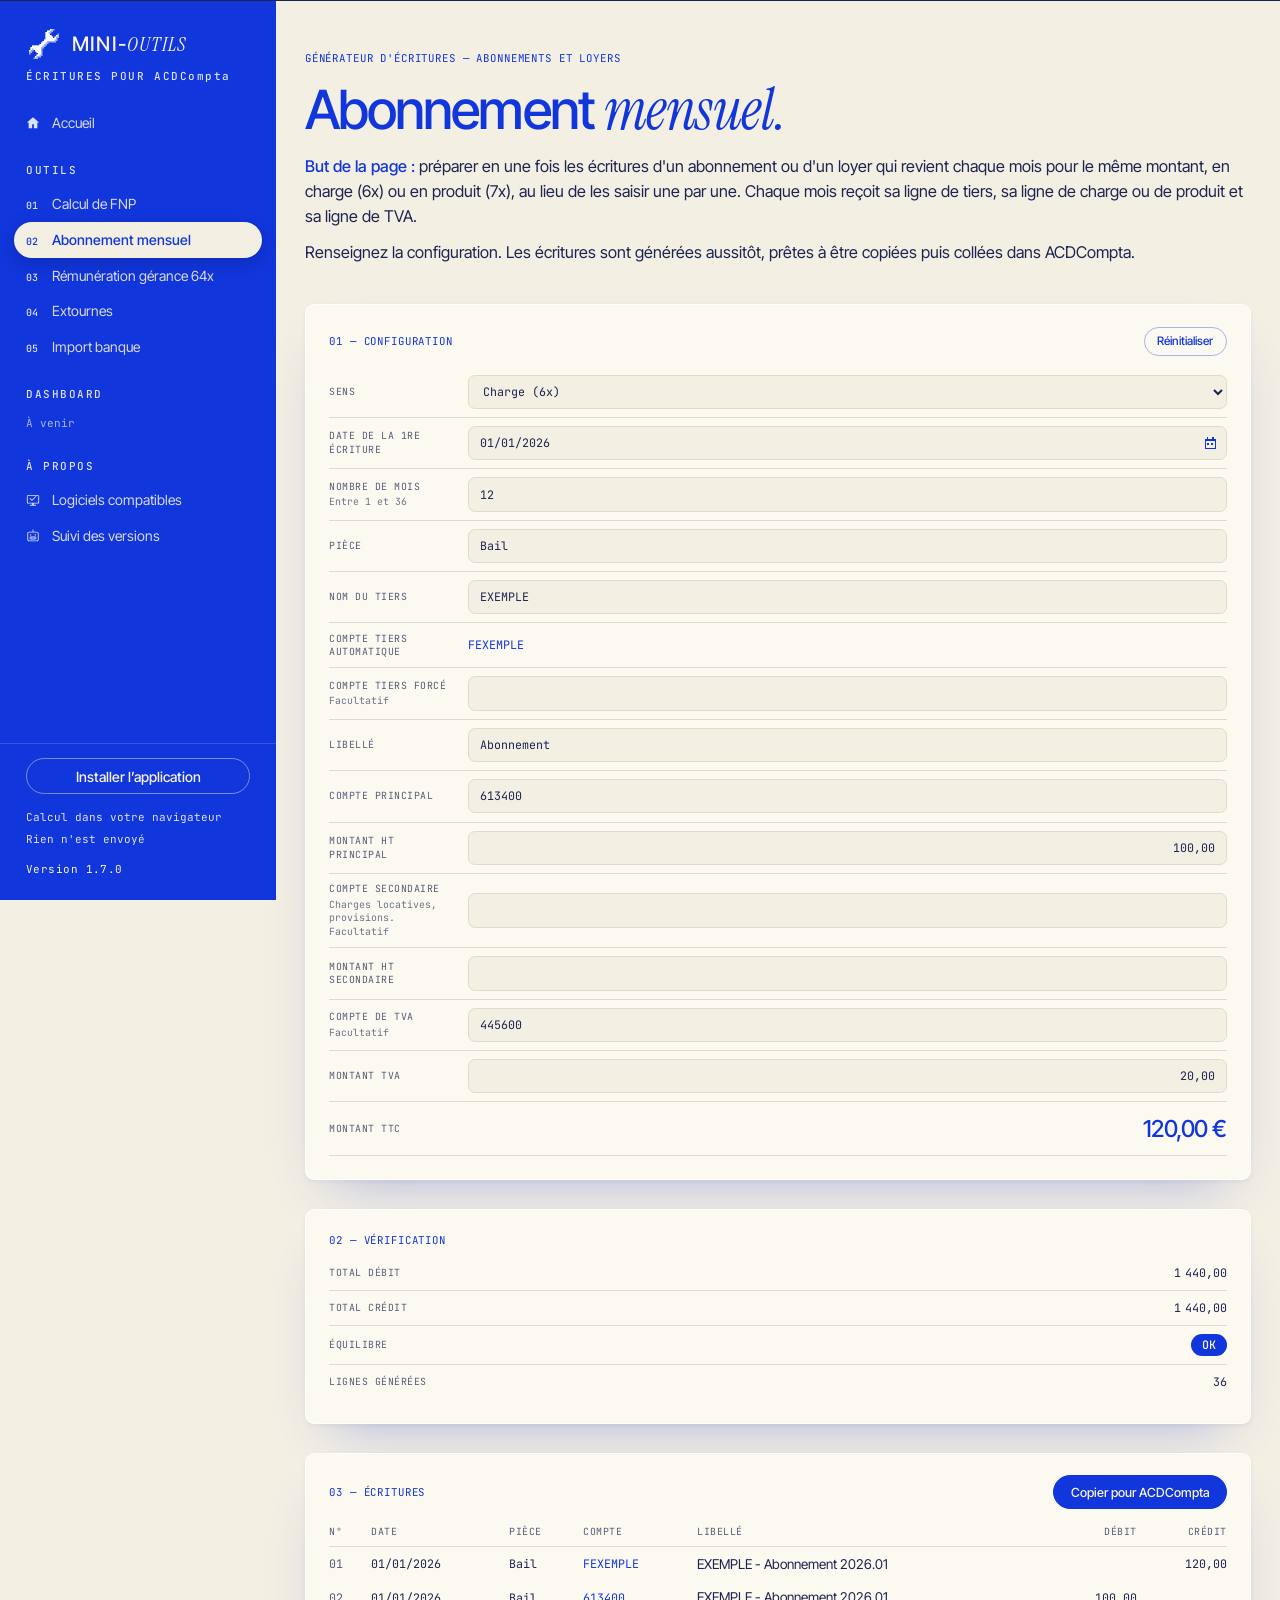
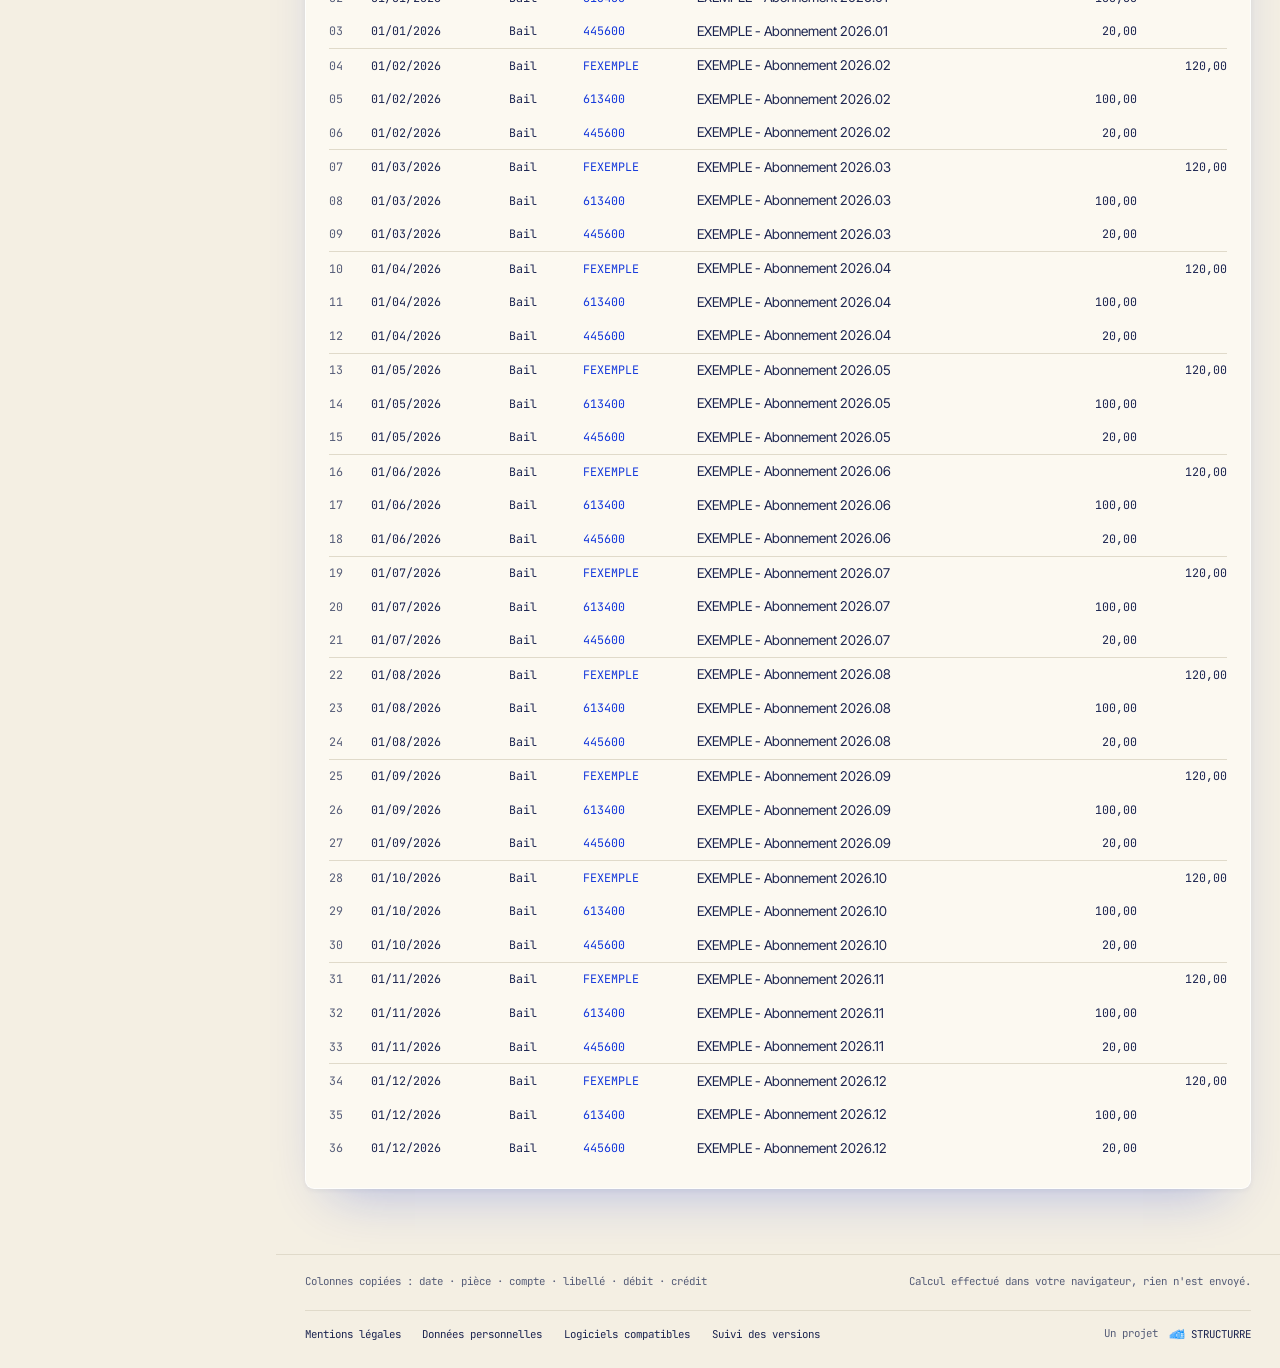
==== commit 918243a5: "Version 1.7.0 : logiciels compatibles, menu fixe, catégorie Dashboard Co-Authored-By: Claude Fable 5" ====
--- a/abo-mensuel.html
+++ b/abo-mensuel.html
@@ -4,6 +4,7 @@
 <meta charset="utf-8">
 <meta name="viewport" content="width=device-width, initial-scale=1">
 <meta name="theme-color" content="#1136DB">
+<meta name="description" content="Générateur d'écritures comptables mensuelles pour un abonnement ou un loyer, en charge ou en produit, à coller dans ACDCompta.">
 <link rel="manifest" href="manifest.webmanifest">
 <link rel="apple-touch-icon" href="icones/icone-180.png">
 <title>Abonnement mensuel — Mini-outils</title>
--- a/commun.css
+++ b/commun.css
@@ -60,6 +60,7 @@
 .logo b { font-weight: inherit; }
 .logo span { font-family: var(--serif); font-style: italic; font-weight: 400; }
 #menu h2:not(:first-child) { margin-top: 22px; }
+.entree-vide { display: block; padding: 5px 12px; font-family: var(--mono); font-size: 11px; color: var(--on-blue-muted); opacity: .75; }
 .entree .num svg { display: block; width: 14px; height: 14px; position: relative; top: 2px; }
 /* Un nom de logiciel garde sa casse, même dans un libellé en majuscules. */
 .nom-propre { text-transform: none; }
@@ -95,26 +96,6 @@
 #installer:hover { background: var(--cream); color: var(--blue); border-color: var(--cream); }
 #menu .pied .version { display: block; margin-top: 8px; color: var(--on-blue); letter-spacing: .04em; text-decoration: none; }
 #menu .pied .version:hover { text-decoration: underline; text-underline-offset: 3px; }
-#replier {
-  position: absolute; top: 24px; right: 12px; width: 30px; height: 30px; padding: 0 0 2px;
-  border-radius: 50%; border: 1px solid rgba(248, 243, 230, .3); background: transparent; color: var(--on-blue);
-  font-family: var(--sans); font-size: 18px; line-height: 1; cursor: pointer; transition: background .15s;
-}
-#replier:hover { background: rgba(248, 243, 230, .14); }
-.logo { padding-right: 50px; }
-
-/* Menu replié : bande étroite avec le logo et les numéros (grand écran seulement) */
-@media (min-width: 821px) {
-  body { transition: grid-template-columns .2s ease; }
-  body.menu-replie { grid-template-columns: 64px minmax(0, 1fr); }
-  body.menu-replie .logo { padding: 24px 0 14px; justify-content: center; }
-  body.menu-replie .logo b, body.menu-replie .marque-sous, body.menu-replie #menu h2,
-  body.menu-replie .entree .lib, body.menu-replie #menu .pied { display: none; }
-  body.menu-replie #replier { position: static; margin: 0 auto 18px; flex: none; }
-  body.menu-replie #menu .defile { padding: 0 9px 12px; }
-  body.menu-replie .entree { justify-content: center; padding: 9px 0; }
-  body.menu-replie .entree .num { width: auto; font-size: 12px; }
-}
 /* Tout le contenu (hors menu) est affiché à 90 % de sa taille. */
 #contenu { min-width: 0; zoom: 0.9; }
 
@@ -125,6 +106,7 @@
   background: var(--ink); pointer-events: none;
 }
 #barre-mobile { display: none; }
+.mobile-info, .mobile-seul { display: none; }
 #fond { display: none; }
 
 main { padding: 56px 0 72px; }
@@ -342,6 +324,24 @@
 .bandeau-bleu ul { margin: 0 0 6px; padding-left: 20px; max-width: 760px; }
 .bandeau-bleu li { margin: 0 0 4px; }
 
+/* Bandeau final de l'accueil : image de mer agitée reprise de capedinvisibilite.fr.
+   Le voile bleu à gauche garde le texte lisible sur la partie sombre de l'image. */
+.final {
+  position: relative; overflow: hidden; border-radius: 10px; min-height: 440px;
+  display: flex; align-items: center; padding: 48px 44px;
+  background: #1136DB url("images/fond-contact.jpg") center right / cover no-repeat;
+  color: var(--on-blue);
+}
+.final::before {
+  content: ""; position: absolute; inset: 0;
+  background: linear-gradient(90deg, rgba(8, 20, 110, .72) 0%, rgba(8, 20, 110, .45) 45%, rgba(8, 20, 110, 0) 75%);
+}
+.final-texte { position: relative; max-width: 620px; }
+.accueil .final h2 { color: var(--on-blue); font-size: clamp(34px, 4.6vw, 56px); line-height: 1.04; margin: 0 0 14px; }
+.accueil .final p { color: var(--on-blue); font-size: 20px; margin: 0; }
+.final .btn { background: var(--on-blue); color: var(--blue); border-color: var(--on-blue); }
+.final .btn:hover:not(:disabled) { background: var(--cream); border-color: var(--cream); color: var(--ink); }
+
 /* ---------- Pages de texte (mentions légales) ---------- */
 .conteneur.prose { max-width: 844px; margin: 0; }
 .prose h2 { font-size: 24px; font-weight: 500; letter-spacing: -0.03em; line-height: 1.15; color: var(--blue); margin: 40px 0 10px; scroll-margin-top: 24px; }
@@ -352,6 +352,9 @@
 .version-bloc .numero { background: var(--blue); color: var(--on-blue); padding: 2px 12px; border-radius: 9999px; font-size: 13px; font-weight: 500; letter-spacing: 0; }
 .version-bloc ul { margin: 0; padding-left: 20px; }
 .version-bloc li { margin: 0 0 4px; }
+.prose .cadre-table { margin: 6px 0 14px; }
+.prose tbody td { font-family: var(--sans); font-size: 15px; white-space: normal; padding: 9px 16px 9px 0; border-bottom: 1px solid var(--line); vertical-align: top; }
+.prose tbody td:last-child { font-family: var(--mono); font-size: 13px; white-space: nowrap; }
 .prose .donnee { font-family: var(--mono); font-size: 14px; }
 
 @media (max-width: 1400px) {
@@ -360,7 +363,6 @@
 @media (max-width: 820px) {
   body { grid-template-columns: minmax(0, 1fr); }
   #menu { position: fixed; z-index: 40; inset: 0 auto 0 0; width: min(300px, 86vw); transform: translateX(-102%); transition: transform .25s ease; }
-  #replier { display: none; }
   body.menu-ouvert #menu { transform: none; box-shadow: 0 0 60px rgba(8, 20, 90, .5); }
   body.menu-ouvert #fond { display: block; position: fixed; z-index: 35; inset: 0; background: rgba(27, 36, 80, .35); }
   #barre-mobile {
@@ -374,7 +376,19 @@
   }
   .conteneur { padding: 0 16px; }
   main { padding: 36px 0 48px; }
+
+  /* Téléphone : pages d'information seulement. Les outils disparaissent du menu,
+     leurs pages affichent un message, et l'accueil ne propose pas de les ouvrir. */
+  #menu .outil, #installer, #installer-info, [data-installer], .info-installer { display: none !important; }
+  body.page-outil main { display: none; }
+  body.page-outil .mobile-info { display: block; padding: 36px 0 48px; }
+  body.page-outil .site-footer .conteneur > span { display: none; }
+  .mobile-seul { display: block; }
+  a.carte { pointer-events: none; }
+  .carte .suite { display: none; }
   .panel { padding: 20px 18px; }
+  .final { min-height: 360px; padding: 32px 22px; }
+  .final::before { background: rgba(8, 20, 110, .55); }
 }
 @media (prefers-reduced-motion: reduce) { * { transition: none !important; } }
 @media print {
